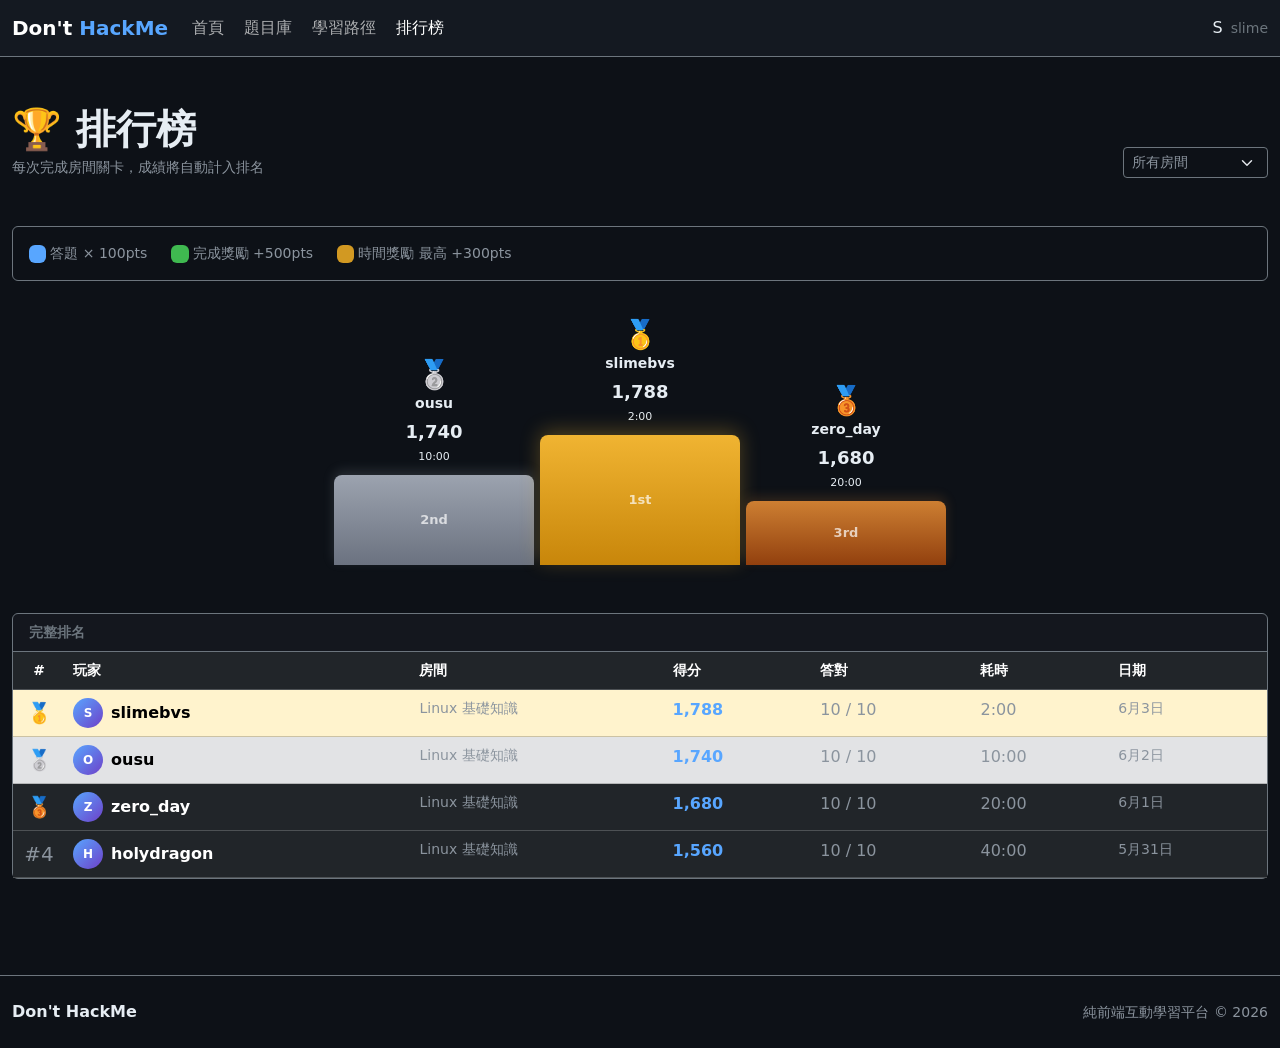
==== leaderboard.html @ fbff4583 "add code" ====
<!DOCTYPE html>
<html lang="zh-TW" data-bs-theme="dark">
<head>
    <meta charset="UTF-8">
    <meta name="viewport" content="width=device-width, initial-scale=1.0">
    <title>Don't HackMe — 排行榜</title>
    <link rel="stylesheet" href="https://cdn.jsdelivr.net/npm/bootstrap@5.3.3/dist/css/bootstrap.min.css">
    <link rel="stylesheet" href="css/styles.css">
    <link rel="stylesheet" href="css/leaderboard.css">
</head>
<body>

    <nav class="navbar navbar-expand-lg sticky-top border-bottom border-secondary"
         style="background:rgba(22,27,34,0.95);backdrop-filter:blur(12px)">
        <div class="container-xxl">
            <a class="navbar-brand fw-bold" href="index.html">
                Don't <span class="text-primary">HackMe</span>
            </a>
            <button class="navbar-toggler border-secondary" type="button"
                    data-bs-toggle="collapse" data-bs-target="#lbNav">
                <span class="navbar-toggler-icon"></span>
            </button>
            <div class="collapse navbar-collapse" id="lbNav">
                <ul class="navbar-nav me-auto gap-1">
                    <li class="nav-item"><a class="nav-link" href="index.html">首頁</a></li>
                    <li class="nav-item"><a class="nav-link" href="index.html#rooms">題目庫</a></li>
                    <li class="nav-item"><a class="nav-link" href="index.html#paths">學習路徑</a></li>
                    <li class="nav-item"><a class="nav-link active" href="leaderboard.html">排行榜</a></li>
                </ul>
                <div class="d-flex align-items-center gap-2">
                    <div class="nav-avatar">S</div>
                    <span class="text-secondary small">slime</span>
                </div>
            </div>
        </div>
    </nav>

    <main class="py-5">
        <div class="container-xxl">

            <!-- Page header -->
            <div class="d-flex align-items-end justify-content-between flex-wrap gap-3 mb-5">
                <div>
                    <h1 class="fw-bold mb-1">🏆 排行榜</h1>
                    <p class="text-muted small mb-0">每次完成房間關卡，成績將自動計入排名</p>
                </div>
                <div class="d-flex gap-2 align-items-center">
                    <select class="form-select form-select-sm border-secondary bg-transparent" id="roomFilter"
                            style="width:auto;color:var(--bs-secondary-color)">
                        <option value="all">所有房間</option>
                    </select>
                </div>
            </div>

            <!-- Score legend -->
            <div class="d-flex gap-4 flex-wrap mb-4 p-3 rounded border border-secondary bg-transparent small text-muted">
                <span><span class="badge bg-primary me-1">&nbsp;</span>答題 × 100pts</span>
                <span><span class="badge bg-success me-1">&nbsp;</span>完成獎勵 +500pts</span>
                <span><span class="badge bg-warning text-dark me-1">&nbsp;</span>時間獎勵 最高 +300pts</span>
            </div>

            <!-- Podium -->
            <div id="podiumWrap" class="mb-5"></div>

            <!-- Full table -->
            <div class="card border-secondary">
                <div class="card-header border-secondary text-secondary small fw-semibold">
                    完整排名
                </div>
                <div id="lbTableWrap"></div>
            </div>

        </div>
    </main>

    <footer class="border-top border-secondary py-4 mt-5">
        <div class="container-xxl d-flex justify-content-between align-items-center flex-wrap gap-2">
            <span class="fw-bold">Don't HackMe</span>
            <span class="text-muted small">純前端互動學習平台 © 2026</span>
        </div>
    </footer>

    <script src="https://cdn.jsdelivr.net/npm/bootstrap@5.3.3/dist/js/bootstrap.bundle.min.js"></script>
    <script src="js/data.js"></script>
    <script src="js/leaderboard.js"></script>
</body>
</html>
---- css/styles.css ----
/* ===== Bootstrap 深色主題顏色覆蓋 ===== */
[data-bs-theme="dark"] {
    --bs-body-bg:                   #0d1117;
    --bs-body-color:                #e6edf3;
    --bs-secondary-color:           #8b949e;
    --bs-secondary-bg:              #161b22;
    --bs-tertiary-bg:               #1a2233;
    --bs-border-color:              #2d3748;
    --bs-border-color-translucent:  rgba(45,55,72,0.5);

    --bs-card-bg:                   #1a2233;
    --bs-card-border-color:         #2d3748;
    --bs-card-cap-bg:               #161b22;

    --bs-primary:                   #58a6ff;
    --bs-primary-rgb:               88,166,255;
    --bs-success:                   #3fb950;
    --bs-success-rgb:               63,185,80;
    --bs-warning:                   #d29922;
    --bs-warning-rgb:               210,153,34;
    --bs-danger:                    #f85149;
    --bs-danger-rgb:                248,81,73;

    --bs-link-color:                #58a6ff;
    --bs-link-color-rgb:            88,166,255;
    --bs-link-hover-color:          #79b8ff;

    --bs-modal-bg:                  #1a2233;
    --bs-modal-border-color:        #2d3748;
    --bs-modal-header-border-color: #2d3748;
    --bs-modal-footer-border-color: #2d3748;

    --bs-list-group-bg:             transparent;
    --bs-list-group-border-color:   #2d3748;
    --bs-list-group-color:          #e6edf3;

    --bs-table-bg:                  transparent;
    --bs-table-border-color:        #2d3748;
    --bs-table-striped-bg:          rgba(255,255,255,0.03);
    --bs-table-hover-bg:            rgba(255,255,255,0.05);

    --bs-input-bg:                  #0a0e14;
    --bs-input-border-color:        #2d3748;
    --bs-input-color:               #e6edf3;
    --bs-input-focus-border-color:  #58a6ff;
    --bs-input-focus-box-shadow:    0 0 0 0.25rem rgba(88,166,255,0.25);

    --bs-progress-bg:               #2d3748;
    --bs-progress-bar-bg:           #58a6ff;

    --bs-dropdown-bg:               #161b22;
    --bs-dropdown-border-color:     #2d3748;
    --bs-dropdown-link-color:       #e6edf3;
    --bs-dropdown-link-hover-bg:    rgba(255,255,255,0.06);

    --bs-navbar-color:              rgba(230,237,243,0.6);
    --bs-navbar-hover-color:        #e6edf3;
    --bs-navbar-active-color:       #e6edf3;
    --bs-navbar-brand-color:        #e6edf3;
    --bs-navbar-brand-hover-color:  #e6edf3;
    --bs-navbar-toggler-border-color: rgba(45,55,72,0.5);
}

/* btn-primary 顏色細調 */
.btn-primary {
    --bs-btn-bg:            #58a6ff;
    --bs-btn-border-color:  #58a6ff;
    --bs-btn-hover-bg:      #79b8ff;
    --bs-btn-hover-border-color: #79b8ff;
    --bs-btn-active-bg:     #79b8ff;
    color: #fff !important;
}

/* form-control 深色 */
.form-control {
    background-color: #0a0e14;
    border-color: #2d3748;
    color: #e6edf3;
}
.form-control:focus {
    background-color: #0a0e14;
    border-color: #58a6ff;
    color: #e6edf3;
    box-shadow: 0 0 0 0.25rem rgba(88,166,255,0.25);
}

/* ===== 內部共用變數（終端機 / 動畫用）===== */
:root {
    --accent:       #58a6ff;
    --success:      #3fb950;
    --warning:      #d29922;
    --danger:       #f85149;
    --bg-terminal:  #0e1118;
    --term-green:   #39ff88;
    --term-yellow:  #f0e040;
    --term-red:     #ff5f56;
    --term-blue:    #58a6ff;
    --term-cyan:    #56d4dd;
    --term-prompt:  #58a6ff;
    --radius-sm: 4px;
    --radius-md: 8px;
    --radius-lg: 12px;
    --transition: 0.25s cubic-bezier(0.4,0,0.2,1);
}

/* ===========================
   Room 頁面專用佈局
   =========================== */

.app-container {
    display: flex;
    flex-direction: column;
    height: 100vh;
    overflow: hidden;
}

/* Header */
.header {
    height: 56px;
    background: #161b22;
    border-bottom: 1px solid #2d3748;
    display: flex;
    align-items: center;
    justify-content: space-between;
    padding: 0 20px;
    flex-shrink: 0;
    z-index: 100;
}

.header-left  { display: flex; align-items: center; gap: 16px; }
.header-right { display: flex; align-items: center; gap: 16px; }

.logo       { font-size: 18px; font-weight: 700; color: #e6edf3; }
.logo span  { color: #58a6ff; }

.room-meta  { display: flex; align-items: center; gap: 8px; }

.room-badge {
    background: rgba(88,166,255,0.1);
    color: #58a6ff;
    border: 1px solid rgba(88,166,255,0.3);
    font-size: 11px; font-weight: 600;
    padding: 2px 8px; border-radius: 20px;
    text-transform: uppercase; letter-spacing: 0.5px;
}

.room-title-header { color: #8b949e; font-size: 14px; }

.progress-wrap  { display: flex; flex-direction: column; align-items: flex-end; gap: 4px; }
.progress-label { font-size: 12px; color: #8b949e; }
.progress-track { width: 120px; height: 4px; background: #2d3748; border-radius: 2px; overflow: hidden; }
.progress-fill  { height: 100%; background: linear-gradient(90deg,#58a6ff,#3fb950); border-radius: 2px; transition: width .5s ease; }

.btn-split {
    display: flex; align-items: center; gap: 8px;
    background: #1a2233; border: 1px solid #3d4f68;
    color: #e6edf3; padding: 7px 14px;
    border-radius: var(--radius-md);
    font-size: 13px; font-weight: 500; cursor: pointer;
    transition: background var(--transition), border-color var(--transition), color var(--transition);
}
.btn-split:hover  { background: #1e2a3a; border-color: #58a6ff; color: #58a6ff; }
.btn-split.active { background: rgba(88,166,255,0.15); border-color: #58a6ff; color: #58a6ff; }

.btn-back {
    display: inline-flex; align-items: center; gap: 6px;
    color: #8b949e; text-decoration: none; font-size: 13px;
    padding: 5px 10px; border-radius: var(--radius-sm);
    transition: color var(--transition), background var(--transition);
}
.btn-back:hover { color: #e6edf3; background: rgba(255,255,255,0.06); }

.header-sep { width: 1px; height: 20px; background: #2d3748; flex-shrink: 0; }

/* Main split layout */
.main-content {
    display: flex;
    flex: 1;
    overflow: hidden;
}

/* Question Panel */
.question-panel {
    flex: 1;
    overflow-y: auto;
    padding: 24px;
    display: flex;
    flex-direction: column;
    gap: 20px;
    scrollbar-width: thin;
    scrollbar-color: #2d3748 transparent;
}
.question-panel::-webkit-scrollbar { width: 6px; }
.question-panel::-webkit-scrollbar-track { background: transparent; }
.question-panel::-webkit-scrollbar-thumb { background: #2d3748; border-radius: 3px; }

.room-info-card { background: #1a2233; border: 1px solid #2d3748; border-radius: var(--radius-lg); padding: 24px; }
.room-info-header { display: flex; gap: 16px; align-items: flex-start; }
.room-icon { font-size: 40px; line-height: 1; flex-shrink: 0; }
.room-name { font-size: 22px; font-weight: 700; color: #e6edf3; margin-bottom: 8px; }
.room-desc { color: #8b949e; font-size: 14px; line-height: 1.7; margin-bottom: 14px; }

.tag-list { display: flex; flex-wrap: wrap; gap: 6px; }
.tag {
    background: rgba(88,166,255,0.08); color: #58a6ff;
    border: 1px solid rgba(88,166,255,0.2);
    font-size: 11px; font-weight: 600;
    padding: 3px 10px; border-radius: 20px;
}

/* Tasks */
.tasks-list { display: flex; flex-direction: column; gap: 12px; }

.task-card {
    background: #1a2233;
    border: 1px solid #2d3748;
    border-radius: var(--radius-lg);
    overflow: hidden;
    transition: border-color var(--transition);
}
.task-card.completed { border-color: rgba(63,185,80,0.4); }
.task-card.active    { border-color: rgba(88,166,255,0.4); box-shadow: 0 0 0 1px rgba(88,166,255,0.1); }
.task-card.locked    { opacity: 0.5; pointer-events: none; }

.task-header {
    display: flex; align-items: center; gap: 12px;
    padding: 14px 18px; cursor: pointer; user-select: none;
    transition: background var(--transition);
}
.task-header:hover { background: #1e2a3a; }

.task-number {
    width: 28px; height: 28px; border-radius: 50%;
    display: flex; align-items: center; justify-content: center;
    font-size: 12px; font-weight: 700; flex-shrink: 0;
    border: 2px solid #3d4f68; color: #8b949e;
    transition: all var(--transition);
}
.task-card.completed .task-number { background: #3fb950; border-color: #3fb950; color: #fff; }
.task-card.active    .task-number { border-color: #58a6ff; color: #58a6ff; }

.task-info    { flex: 1; }
.task-title   { font-size: 14px; font-weight: 600; color: #e6edf3; margin-bottom: 2px; }
.task-subtitle{ font-size: 12px; color: #484f58; }
.task-status  { font-size: 18px; flex-shrink: 0; }
.task-chevron { color: #484f58; font-size: 12px; transition: transform var(--transition); flex-shrink: 0; }
.task-card.open .task-chevron { transform: rotate(180deg); }

.task-body { border-top: 1px solid #2d3748; display: none; }
.task-card.open .task-body { display: block; }

.task-description { padding: 16px 18px; color: #8b949e; font-size: 13px; line-height: 1.8; border-bottom: 1px solid #2d3748; }
.task-description code { background: rgba(88,166,255,0.1); color: #56d4dd; padding: 1px 6px; border-radius: 4px; font-family: 'Menlo','Monaco',monospace; font-size: 12px; }

.questions-list { padding: 12px 18px; display: flex; flex-direction: column; gap: 12px; }

.question-item { background: #1e2a3a; border: 1px solid #2d3748; border-radius: var(--radius-md); padding: 14px; }
.question-text { font-size: 13px; color: #e6edf3; margin-bottom: 10px; font-weight: 500; }
.answer-row    { display: flex; gap: 8px; align-items: center; }

.answer-input {
    flex: 1;
    background: #0a0e14; border: 1px solid #2d3748;
    border-radius: var(--radius-sm); padding: 8px 12px;
    color: #e6edf3; font-size: 13px;
    font-family: 'Menlo','Monaco',monospace;
    outline: none; transition: border-color var(--transition);
}
.answer-input:focus   { border-color: #58a6ff; }
.answer-input.correct { border-color: #3fb950; background: rgba(63,185,80,0.08); }
.answer-input.wrong   { border-color: #f85149; animation: shake .3s ease; }
.answer-input:disabled{ opacity: .7; cursor: default; }

@keyframes shake {
    0%,100% { transform: translateX(0); }
    25%      { transform: translateX(-6px); }
    75%      { transform: translateX(6px); }
}

.btn-check {
    background: #58a6ff; color: #fff; border: none;
    padding: 8px 14px; border-radius: var(--radius-sm);
    font-size: 13px; font-weight: 600; cursor: pointer;
    transition: opacity var(--transition); white-space: nowrap;
}
.btn-check:hover    { opacity: .85; }
.btn-check:disabled { background: #2d3748; color: #484f58; cursor: default; }

.btn-hint {
    background: transparent; border: 1px solid #2d3748; color: #484f58;
    padding: 4px 10px; border-radius: var(--radius-sm);
    font-size: 11px; cursor: pointer; margin-top: 8px;
    transition: all var(--transition);
}
.btn-hint:hover { border-color: #d29922; color: #d29922; }

.hint-box {
    margin-top: 8px;
    background: rgba(210,153,34,0.08); border: 1px solid rgba(210,153,34,0.3);
    border-radius: var(--radius-sm); padding: 10px 12px;
    font-size: 12px; color: #d29922; display: none;
}
.hint-box.visible { display: block; }

.feedback-msg        { font-size: 12px; margin-top: 6px; display: none; }
.feedback-msg.show   { display: block; }
.feedback-msg.correct{ color: #3fb950; }
.feedback-msg.wrong  { color: #f85149; }

/* Divider */
.divider { width: 1px; background: #2d3748; flex-shrink: 0; display: none; }
.main-content.split .divider { display: block; }

/* Terminal Panel */
.terminal-panel {
    width: 55%; flex-shrink: 0;
    display: flex; flex-direction: column;
    background: var(--bg-terminal); overflow: hidden;
}
.terminal-panel.hidden { display: none; }
.main-content.split .question-panel { flex: none; width: 45%; }

.terminal-chrome {
    display: flex; align-items: center; gap: 10px;
    background: #1c1c1e; padding: 0 14px; height: 38px;
    border-bottom: 1px solid #2a2a2e; flex-shrink: 0;
}
.chrome-dots { display: flex; gap: 6px; align-items: center; }
.dot         { width: 12px; height: 12px; border-radius: 50%; }
.dot-red     { background: #ff5f56; }
.dot-yellow  { background: #ffbd2e; }
.dot-green   { background: #27c93f; }
.chrome-title{ flex: 1; text-align: center; font-size: 12px; color: #888; font-family: 'Menlo','Monaco',monospace; }

.btn-close {
    background: none; border: none; color: #555;
    font-size: 14px; cursor: pointer; padding: 4px 6px;
    border-radius: 4px; line-height: 1; transition: color var(--transition);
}
.btn-close:hover { color: #f85149; }

.terminal-body {
    flex: 1; overflow-y: auto; padding: 12px 16px;
    font-family: 'Menlo','Monaco','Courier New',monospace;
    font-size: 13px; line-height: 1.6; cursor: text;
    scrollbar-width: thin; scrollbar-color: #333 transparent;
}
.terminal-body::-webkit-scrollbar       { width: 6px; }
.terminal-body::-webkit-scrollbar-track { background: transparent; }
.terminal-body::-webkit-scrollbar-thumb { background: #333; border-radius: 3px; }

.terminal-output { white-space: pre-wrap; word-break: break-all; }
.t-line          { margin: 0; line-height: 1.5; }
.t-line.cmd-echo { color: #8b949e; }
.t-line .t-prompt{ color: #58a6ff; font-weight: 600; }
.t-line .t-cmd   { color: #e6edf3; }

.t-success { color: #39ff88; }
.t-error   { color: #ff5f56; }
.t-warn    { color: #f0e040; }
.t-info    { color: #56d4dd; }
.t-dir     { color: #58a6ff; font-weight: 600; }
.t-file    { color: #e6edf3; }
.t-exec    { color: #39ff88; font-weight: 600; }
.t-dim     { color: #555; }
.banner    { color: #39ff88; margin-bottom: 4px; }

.terminal-input-row { display: flex; align-items: center; margin-top: 2px; }
.prompt { color: #58a6ff; font-weight: 600; white-space: nowrap; flex-shrink: 0; }

.terminal-input {
    flex: 1; background: transparent; border: none; outline: none;
    color: #e6edf3;
    font-family: 'Menlo','Monaco','Courier New',monospace;
    font-size: 13px; caret-color: #39ff88; width: 100%;
}

/* Responsive */
@media (max-width: 768px) {
    .terminal-panel { width: 100%; position: fixed; top: 56px; left: 0; right: 0; bottom: 0; z-index: 50; }
    .main-content.split .question-panel { width: 100%; display: none; }
    .room-info-header { flex-direction: column; }
}
---- css/leaderboard.css ----
/* ===== Page layout ===== */
.lb-main {
    padding: 48px 24px 80px;
}

.lb-wrap {
    max-width: 900px;
    margin: 0 auto;
    display: flex;
    flex-direction: column;
    gap: 32px;
}

/* ===== Page header ===== */
.lb-page-header {
    display: flex;
    align-items: flex-end;
    justify-content: space-between;
    gap: 16px;
    flex-wrap: wrap;
}

.lb-title {
    font-size: 28px;
    font-weight: 800;
    color: var(--text-primary);
    letter-spacing: -0.5px;
    margin-bottom: 4px;
}

.lb-sub {
    font-size: 14px;
    color: var(--text-muted);
}

.lb-controls {
    display: flex;
    gap: 8px;
    align-items: center;
}

.lb-filter-select {
    background: var(--bg-card);
    border: 1px solid var(--border-light);
    color: var(--text-secondary);
    padding: 7px 12px;
    border-radius: var(--radius-md);
    font-size: 13px;
    cursor: pointer;
    outline: none;
    transition: border-color 0.2s;
}

.lb-filter-select:hover,
.lb-filter-select:focus {
    border-color: var(--accent);
    color: var(--text-primary);
}

.lb-filter-select option {
    background: var(--bg-card);
}

.lb-clear-btn {
    background: transparent;
    border: 1px solid var(--border);
    color: var(--text-muted);
    padding: 7px 14px;
    border-radius: var(--radius-md);
    font-size: 13px;
    cursor: pointer;
    transition: border-color 0.2s, color 0.2s;
}

.lb-clear-btn:hover {
    border-color: var(--danger);
    color: var(--danger);
}

/* ===== Empty state ===== */
.lb-empty {
    text-align: center;
    padding: 60px 20px;
    color: var(--text-muted);
}

.lb-empty-icon {
    font-size: 48px;
    display: block;
    margin-bottom: 12px;
}

.lb-empty-title {
    font-size: 18px;
    font-weight: 600;
    color: var(--text-secondary);
    margin-bottom: 8px;
}

.lb-empty-desc {
    font-size: 14px;
    color: var(--text-muted);
    margin-bottom: 20px;
}

.lb-empty-btn {
    display: inline-block;
    background: var(--accent);
    color: #fff;
    padding: 10px 24px;
    border-radius: var(--radius-md);
    text-decoration: none;
    font-size: 14px;
    font-weight: 600;
    transition: opacity 0.2s;
}

.lb-empty-btn:hover { opacity: 0.85; }

/* ===== Podium ===== */
.podium-wrap {
    /* contains either the podium or empty state */
}

.podium-stage {
    display: flex;
    align-items: flex-end;
    justify-content: center;
    gap: 6px;
    height: 260px;
}

/* Each podium slot: info on top, coloured block on bottom */
.podium-slot {
    display: flex;
    flex-direction: column;
    align-items: center;
    width: 200px;
    flex-shrink: 0;
}

.podium-info {
    display: flex;
    flex-direction: column;
    align-items: center;
    gap: 4px;
    padding-bottom: 10px;
}

.podium-medal  { font-size: 28px; line-height: 1; }
.podium-name   { font-size: 14px; font-weight: 700; color: var(--text-primary); }
.podium-score  { font-size: 18px; font-weight: 800; color: var(--text-primary); }
.podium-time   { font-size: 11px; color: var(--text-muted); }

.podium-block {
    width: 100%;
    border-radius: 8px 8px 0 0;
    display: flex;
    align-items: center;
    justify-content: center;
}

.podium-block-first {
    height: 130px;
    background: linear-gradient(180deg, #f0b432, #c8860a);
    box-shadow: 0 -4px 20px rgba(240, 180, 50, 0.3);
}

.podium-block-second {
    height: 90px;
    background: linear-gradient(180deg, #9ca3af, #6b7280);
    box-shadow: 0 -4px 12px rgba(156, 163, 175, 0.2);
}

.podium-block-third {
    height: 64px;
    background: linear-gradient(180deg, #cd7f32, #92400e);
    box-shadow: 0 -4px 12px rgba(205, 127, 50, 0.2);
}

.podium-rank {
    font-size: 13px;
    font-weight: 800;
    color: rgba(255, 255, 255, 0.7);
}

/* ===== Score legend ===== */
.score-legend {
    display: flex;
    gap: 20px;
    flex-wrap: wrap;
    padding: 12px 16px;
    background: var(--bg-card);
    border: 1px solid var(--border);
    border-radius: var(--radius-md);
}

.sl-item {
    display: flex;
    align-items: center;
    gap: 6px;
    font-size: 12px;
    color: var(--text-muted);
}

.sl-dot {
    width: 8px;
    height: 8px;
    border-radius: 50%;
    flex-shrink: 0;
}

/* ===== Full table ===== */
.lb-table-card {
    background: var(--bg-card);
    border: 1px solid var(--border);
    border-radius: var(--radius-lg);
    overflow: hidden;
}

.lb-table-title {
    padding: 16px 20px;
    font-size: 14px;
    font-weight: 600;
    color: var(--text-secondary);
    border-bottom: 1px solid var(--border);
}

.lb-table {
    width: 100%;
    border-collapse: collapse;
}

.lb-table thead th {
    padding: 12px 16px;
    text-align: left;
    font-size: 11px;
    font-weight: 700;
    color: var(--text-muted);
    text-transform: uppercase;
    letter-spacing: 0.5px;
    border-bottom: 1px solid var(--border);
}

.lb-table tbody tr {
    border-bottom: 1px solid var(--border);
    transition: background 0.15s;
}

.lb-table tbody tr:last-child { border-bottom: none; }
.lb-table tbody tr:hover { background: var(--bg-card-alt); }

.lb-table tbody td {
    padding: 14px 16px;
    font-size: 13px;
    color: var(--text-secondary);
    vertical-align: middle;
}

/* rank column */
.lb-col-rank {
    width: 52px;
    text-align: center;
    font-size: 18px;
}

/* player name with avatar */
.lb-player-cell {
    display: flex;
    align-items: center;
    gap: 10px;
}

.lb-av {
    width: 30px;
    height: 30px;
    border-radius: 50%;
    background: linear-gradient(135deg, var(--accent), #6e40c9);
    display: flex;
    align-items: center;
    justify-content: center;
    font-size: 12px;
    font-weight: 700;
    color: #fff;
    flex-shrink: 0;
}

.lb-player-name {
    font-weight: 600;
    color: var(--text-primary);
}

/* score column — highlight */
.lb-col-score {
    font-size: 15px;
    font-weight: 700;
    color: var(--text-primary) !important;
}

/* Top 3 row accents */
.lb-row-1 td:first-child { color: #f0b432 !important; }
.lb-row-2 td:first-child { color: #9ca3af !important; }
.lb-row-3 td:first-child { color: #cd7f32 !important; }

.lb-row-1 { background: rgba(240, 180, 50, 0.04); }
.lb-row-2 { background: rgba(156, 163, 175, 0.03); }
.lb-row-3 { background: rgba(205, 127, 50, 0.03); }

.lb-no-data {
    text-align: center;
    padding: 40px;
    color: var(--text-muted);
    font-size: 14px;
}

/* ===== Responsive ===== */
@media (max-width: 640px) {
    .podium-slot { width: 110px; }
    .podium-score { font-size: 14px; }
    .lb-table thead th:nth-child(4),
    .lb-table tbody td:nth-child(4) { display: none; } /* hide date on mobile */
}
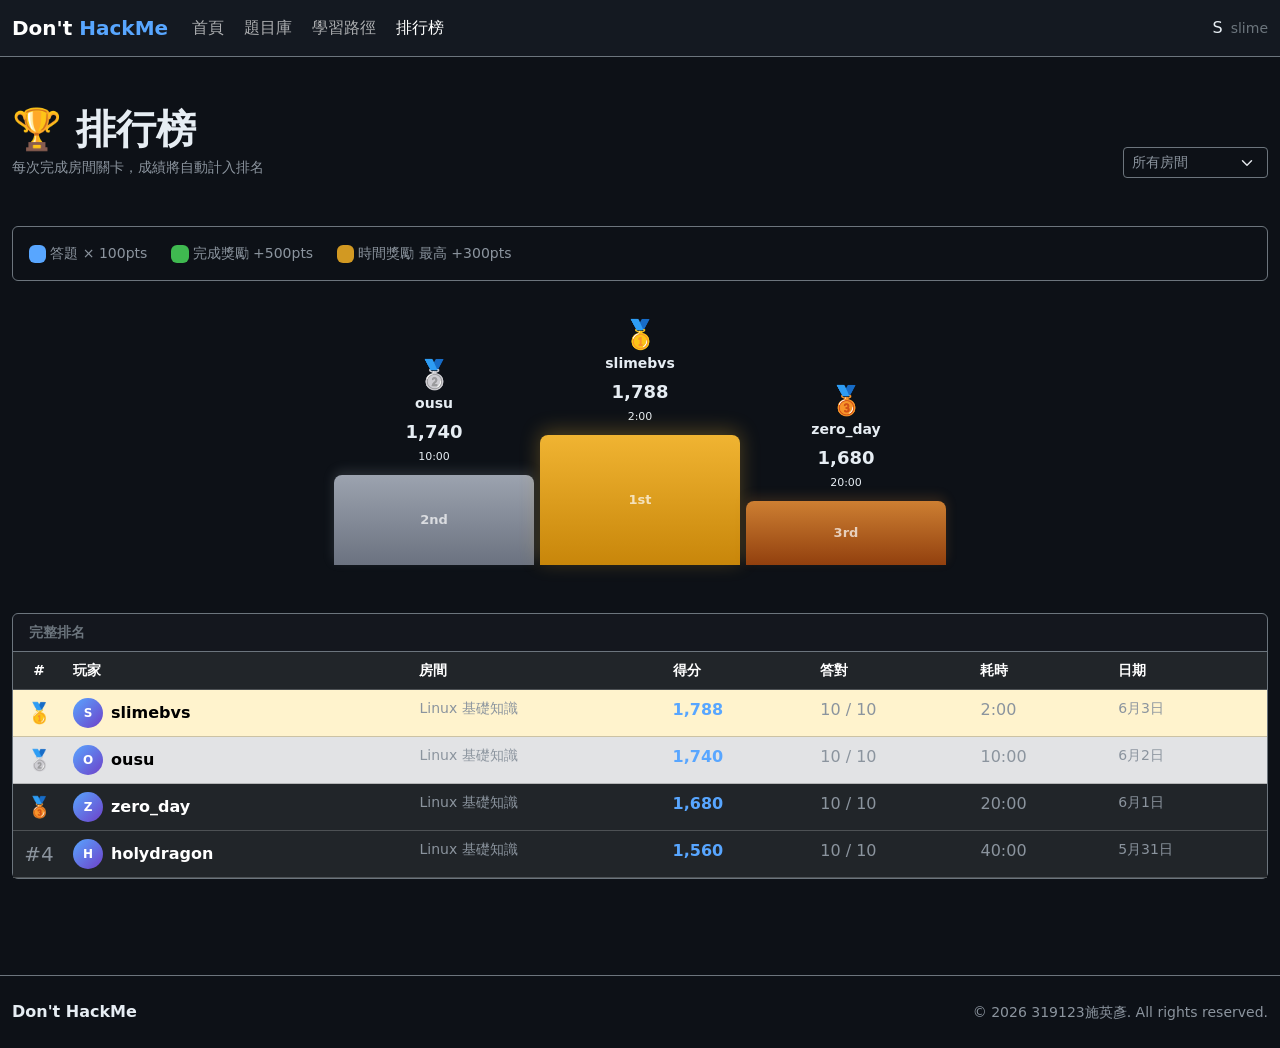
==== commit fd9f4758: "加頁尾" ====
--- a/leaderboard.html
+++ b/leaderboard.html
@@ -76,7 +76,7 @@
     <footer class="border-top border-secondary py-4 mt-5">
         <div class="container-xxl d-flex justify-content-between align-items-center flex-wrap gap-2">
             <span class="fw-bold">Don't HackMe</span>
-            <span class="text-muted small">純前端互動學習平台 © 2026</span>
+            <span class="text-muted small">© 2026 319123施英彥. All rights reserved.</span>
         </div>
     </footer>
 
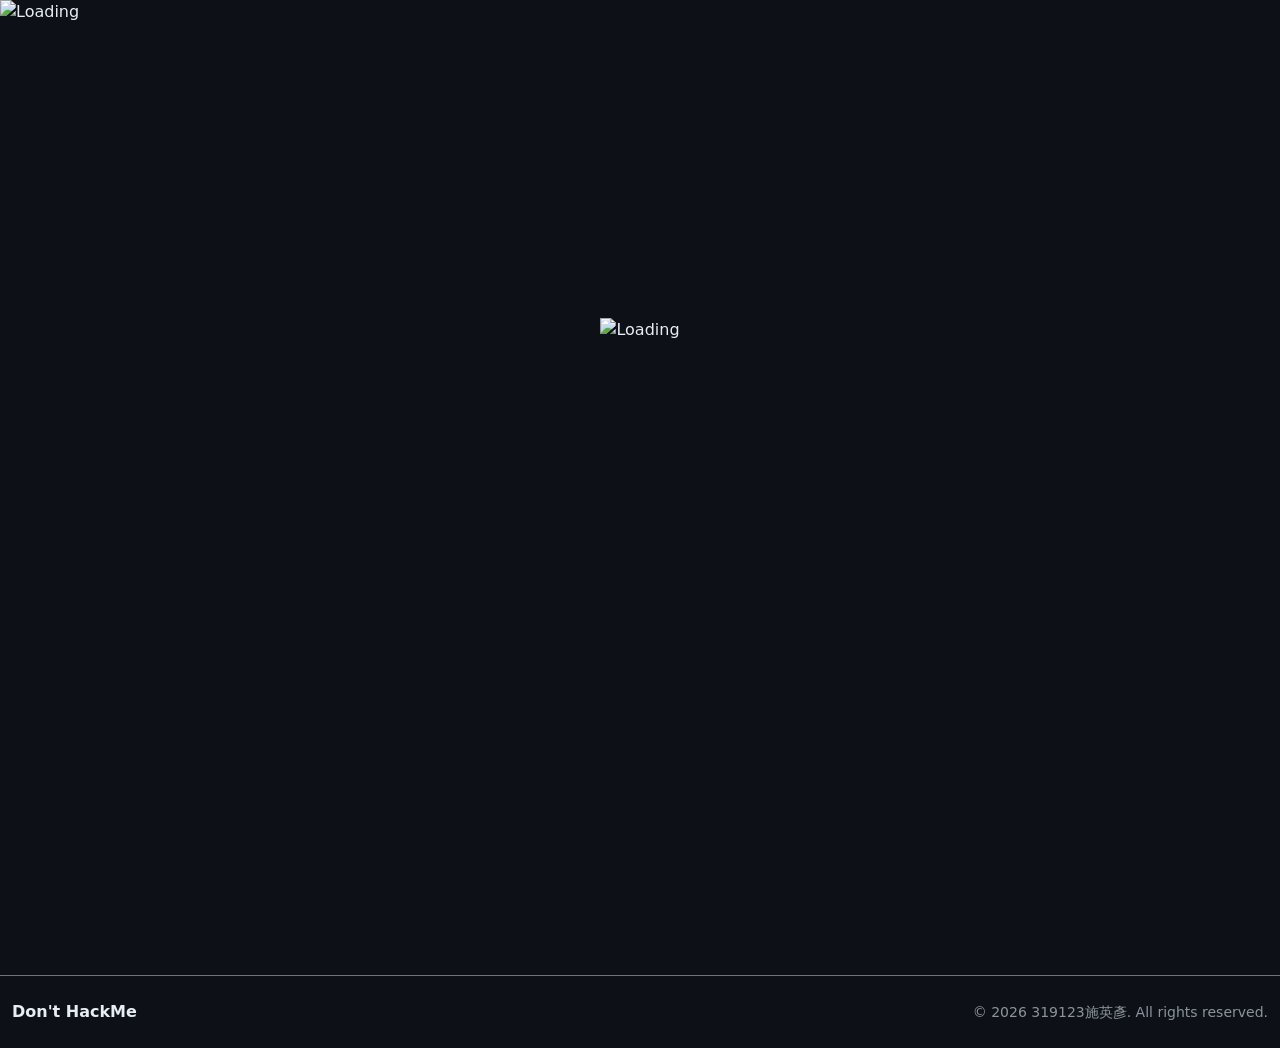
==== commit 21065c8a: "refactor: move navbar background to .app-navbar class" ====
--- a/leaderboard.html
+++ b/leaderboard.html
@@ -9,9 +9,12 @@
     <link rel="stylesheet" href="css/leaderboard.css">
 </head>
 <body>
-
-    <nav class="navbar navbar-expand-lg sticky-top border-bottom border-secondary"
-         style="background:rgba(22,27,34,0.95);backdrop-filter:blur(12px)">
+    <div id="tsparticles"></div>
+    <div id="loading">
+        <img src="image/loading.gif" alt="Loading">
+        <img src="image/loading2.gif" alt="Loading">
+    </div>
+    <nav class="navbar navbar-expand-lg sticky-top border-bottom border-secondary app-navbar">
         <div class="container-xxl">
             <a class="navbar-brand fw-bold" href="index.html">
                 Don't <span class="text-primary">HackMe</span>
@@ -80,8 +83,12 @@
         </div>
     </footer>
 
+
+
+
     <script src="https://cdn.jsdelivr.net/npm/bootstrap@5.3.3/dist/js/bootstrap.bundle.min.js"></script>
     <script src="js/data.js"></script>
     <script src="js/leaderboard.js"></script>
+    <script src="js/ani.js"></script>
 </body>
 </html>
--- a/css/styles.css
+++ b/css/styles.css
@@ -381,3 +381,32 @@
     .main-content.split .question-panel { width: 100%; display: none; }
     .room-info-header { flex-direction: column; }
 }
+#loading {
+    position: fixed;
+    inset: 0;
+    z-index: 9999;
+    background: #0d1117;
+    display: flex;
+    align-items: center;
+    justify-content: center;
+}
+
+#loading img:first-child {
+    position: absolute;
+    inset: 0;
+    width: 100%;
+    height: 100%;
+    object-fit: cover;
+}
+
+#loading img:last-child {
+    position: relative;
+    z-index: 1;
+    transform: translateY(-120px);
+}
+
+/* ===== 導覽列背景（可被亮色主題覆蓋）===== */
+.app-navbar {
+    background: rgba(22,27,34,0.95);
+    backdrop-filter: blur(12px);
+}
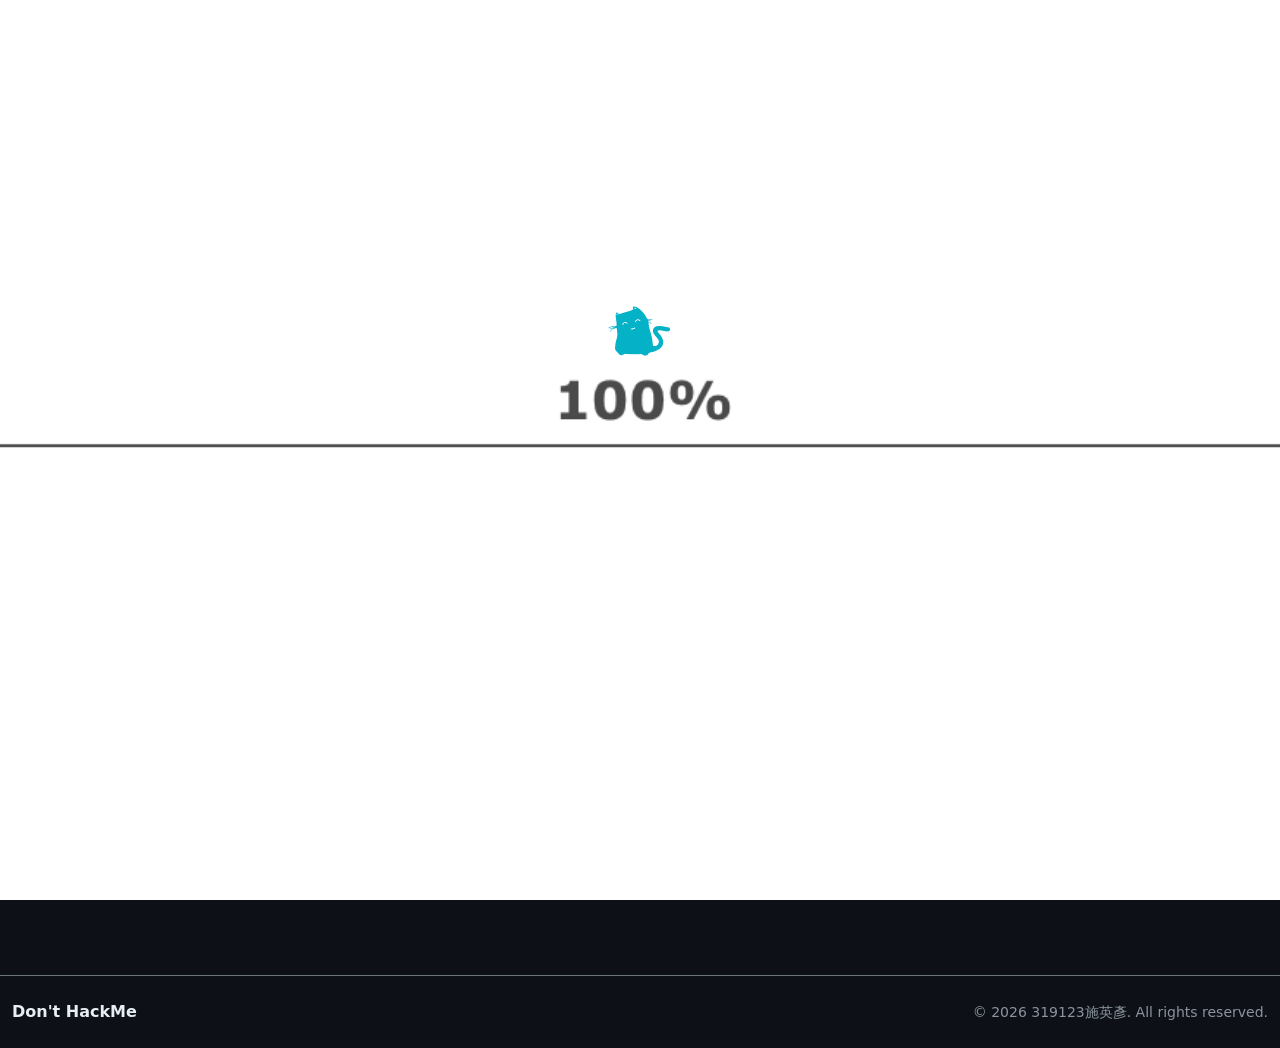
==== commit 01e3c86a: "2" ====
--- a/leaderboard.html
+++ b/leaderboard.html
@@ -4,9 +4,18 @@
     <meta charset="UTF-8">
     <meta name="viewport" content="width=device-width, initial-scale=1.0">
     <title>Don't HackMe — 排行榜</title>
+    <script>
+        (function () {
+            try {
+                var t = localStorage.getItem('dh-theme') || 'dark';
+                document.documentElement.setAttribute('data-bs-theme', t);
+            } catch (e) {}
+        })();
+    </script>
     <link rel="stylesheet" href="https://cdn.jsdelivr.net/npm/bootstrap@5.3.3/dist/css/bootstrap.min.css">
     <link rel="stylesheet" href="css/styles.css">
     <link rel="stylesheet" href="css/leaderboard.css">
+    <link rel="stylesheet" href="css/theme-light.css">
 </head>
 <body>
     <div id="tsparticles"></div>
@@ -19,6 +28,11 @@
             <a class="navbar-brand fw-bold" href="index.html">
                 Don't <span class="text-primary">HackMe</span>
             </a>
+            <div class="form-check form-switch d-flex align-items-center gap-1 m-0 ms-auto me-2 order-lg-last">
+                <span style="font-size:14px">🌙</span>
+                <input class="form-check-input m-0" type="checkbox" role="switch" id="themeSwitch">
+                <span style="font-size:14px">☀️</span>
+            </div>
             <button class="navbar-toggler border-secondary" type="button"
                     data-bs-toggle="collapse" data-bs-target="#lbNav">
                 <span class="navbar-toggler-icon"></span>
@@ -27,12 +41,15 @@
                 <ul class="navbar-nav me-auto gap-1">
                     <li class="nav-item"><a class="nav-link" href="index.html">首頁</a></li>
                     <li class="nav-item"><a class="nav-link" href="index.html#rooms">題目庫</a></li>
-                    <li class="nav-item"><a class="nav-link" href="index.html#paths">學習路徑</a></li>
+                    <li class="nav-item"><a class="nav-link" href="paths.html">學習路徑</a></li>
                     <li class="nav-item"><a class="nav-link active" href="leaderboard.html">排行榜</a></li>
+                    <li class="nav-item"><a class="nav-link" href="game.html">小遊戲</a></li>
+                    <li class="nav-item"><a class="nav-link" href="about.html">關於</a></li>
                 </ul>
                 <div class="d-flex align-items-center gap-2">
-                    <div class="nav-avatar">S</div>
-                    <span class="text-secondary small">slime</span>
+                    <a class="nav-link" href="settings.html">⚙️ 設定</a>
+                    <a class="nav-link" href="profile.html">個人</a>
+                    <a class="btn btn-outline-primary btn-sm" href="login.html">登入</a>
                 </div>
             </div>
         </div>
@@ -89,6 +106,7 @@
     <script src="https://cdn.jsdelivr.net/npm/bootstrap@5.3.3/dist/js/bootstrap.bundle.min.js"></script>
     <script src="js/data.js"></script>
     <script src="js/leaderboard.js"></script>
+    <script src="js/theme.js"></script>
     <script src="js/ani.js"></script>
 </body>
 </html>
--- a/css/styles.css
+++ b/css/styles.css
@@ -254,7 +254,12 @@
 
 .questions-list { padding: 12px 18px; display: flex; flex-direction: column; gap: 12px; }
 
-.question-item { background: #1e2a3a; border: 1px solid #2d3748; border-radius: var(--radius-md); padding: 14px; }
+.question-item { background: #1e2a3a; border: 1px solid #2d3748; border-radius: var(--radius-md); padding: 14px; transition: background var(--transition), border-color var(--transition); }
+.question-item.answered {
+    border-color: rgba(63,185,80,0.45);
+    background: rgba(63,185,80,0.10);
+    box-shadow: inset 3px 0 0 #3fb950;
+}
 .question-text { font-size: 13px; color: #e6edf3; margin-bottom: 10px; font-weight: 500; }
 .answer-row    { display: flex; gap: 8px; align-items: center; }
 
@@ -343,6 +348,7 @@
     flex: 1; overflow-y: auto; padding: 12px 16px;
     font-family: 'Menlo','Monaco','Courier New',monospace;
     font-size: 13px; line-height: 1.6; cursor: text;
+    color: #e6edf3;
     scrollbar-width: thin; scrollbar-color: #333 transparent;
 }
 .terminal-body::-webkit-scrollbar       { width: 6px; }
@@ -380,6 +386,27 @@
     .terminal-panel { width: 100%; position: fixed; top: 56px; left: 0; right: 0; bottom: 0; z-index: 50; }
     .main-content.split .question-panel { width: 100%; display: none; }
     .room-info-header { flex-direction: column; }
+
+    /* 手機標頭：壓縮空間，確保 Split View 按鈕看得到 */
+    .header { padding: 0 12px; gap: 8px; }
+    .header-left  { gap: 8px; min-width: 0; }   /* 允許縮小，標題才能截斷 */
+    .header-right { gap: 10px; }
+    .room-meta { min-width: 0; }
+    .room-title-header {
+        overflow: hidden; text-overflow: ellipsis; white-space: nowrap;
+    }
+    .progress-wrap { display: none; }            /* 進度由任務勾勾呈現 */
+    .btn-split { font-size: 0; padding: 7px 9px; flex-shrink: 0; }  /* 只剩圖示 */
+}
+
+/* 手機收合選單：右側（設定/個人/登入）改直排，與主選單一致 */
+@media (max-width: 991.98px) {
+    .navbar-collapse > .d-flex {
+        flex-direction: column;
+        align-items: flex-start !important;
+        gap: .5rem !important;
+        margin-top: .5rem;
+    }
 }
 #loading {
     position: fixed;
@@ -409,4 +436,23 @@
 .app-navbar {
     background: rgba(22,27,34,0.95);
     backdrop-filter: blur(12px);
+}
+
+/* 導覽列：隱藏「首頁」連結（Logo 已是回首頁的入口）*/
+.app-navbar .navbar-nav li:has(> a[href="index.html"]) { display: none; }
+
+/* 導覽列：設定 / 個人 做成按鈕樣式（邊框 + hover 動畫）*/
+.app-navbar a[href="settings.html"],
+.app-navbar a[href="profile.html"] {
+    border: 1px solid var(--bs-border-color);
+    border-radius: 6px;
+    padding: 4px 12px !important;
+    transition: color .2s ease, border-color .2s ease, background .2s ease, transform .2s ease;
+}
+.app-navbar a[href="settings.html"]:hover,
+.app-navbar a[href="profile.html"]:hover {
+    border-color: var(--bs-primary);
+    color: var(--bs-primary) !important;
+    background: rgba(88,166,255,0.08);
+    transform: translateY(-1px);
 }
--- a/css/theme-light.css
+++ b/css/theme-light.css
@@ -0,0 +1,93 @@
+/* =========================================================
+   亮色主題覆蓋（只在 data-bs-theme="light" 時生效）
+   背景/文字大多交給 Bootstrap 內建亮色預設，這裡只補：
+   1) 品牌色   2) 導覽列背景   3) 房間頁寫死深色的 chrome
+   終端機視窗（.terminal-panel / .hero-terminal）不覆蓋，維持深色。
+   ========================================================= */
+
+/* ── 1. 品牌色（沿用深色的藍/綠/黃/紅）── */
+[data-bs-theme="light"] {
+    --bs-primary:        #1f6feb;
+    --bs-primary-rgb:    31,111,235;
+    --bs-success:        #2da44e;
+    --bs-success-rgb:    45,164,78;
+    --bs-warning:        #bf8700;
+    --bs-warning-rgb:    191,135,0;
+    --bs-danger:         #cf222e;
+    --bs-danger-rgb:     207,34,46;
+    --bs-link-color:     #1f6feb;
+    --bs-link-hover-color:#1a5fcc;
+}
+
+[data-bs-theme="light"] .btn-primary {
+    --bs-btn-bg:            #1f6feb;
+    --bs-btn-border-color:  #1f6feb;
+    --bs-btn-hover-bg:      #1a5fcc;
+    --bs-btn-hover-border-color: #1a5fcc;
+    --bs-btn-active-bg:     #1a5fcc;
+    color: #fff !important;
+}
+
+/* form-control 亮色（覆蓋 styles.css 寫死的深色 input）*/
+[data-bs-theme="light"] .form-control {
+    background-color: #ffffff;
+    border-color: #d0d7de;
+    color: #1f2328;
+}
+[data-bs-theme="light"] .form-control:focus {
+    background-color: #ffffff;
+    border-color: #1f6feb;
+    color: #1f2328;
+    box-shadow: 0 0 0 0.25rem rgba(31,111,235,0.25);
+}
+
+/* ── 2. 導覽列背景 ── */
+[data-bs-theme="light"] .app-navbar {
+    background: rgba(255,255,255,0.95);
+}
+
+/* ── 3. 房間頁 chrome（題目區轉亮，終端機維持深色）── */
+[data-bs-theme="light"] .header {
+    background: #f6f8fa;
+    border-bottom-color: #d0d7de;
+}
+[data-bs-theme="light"] .logo { color: #1f2328; }
+[data-bs-theme="light"] .room-title-header { color: #57606a; }
+[data-bs-theme="light"] .progress-label { color: #57606a; }
+[data-bs-theme="light"] .progress-track { background: #d0d7de; }
+[data-bs-theme="light"] .header-sep { background: #d0d7de; }
+[data-bs-theme="light"] .btn-back { color: #57606a; }
+[data-bs-theme="light"] .btn-back:hover { color: #1f2328; background: rgba(0,0,0,0.05); }
+[data-bs-theme="light"] .btn-split {
+    background: #ffffff; border-color: #d0d7de; color: #1f2328;
+}
+[data-bs-theme="light"] .btn-split:hover { background: #f3f4f6; border-color: #1f6feb; color: #1f6feb; }
+
+[data-bs-theme="light"] .room-info-card {
+    background: #ffffff; border-color: #d0d7de;
+}
+[data-bs-theme="light"] .room-name { color: #1f2328; }
+[data-bs-theme="light"] .room-desc { color: #57606a; }
+
+[data-bs-theme="light"] .task-card {
+    background: #ffffff; border-color: #d0d7de;
+}
+[data-bs-theme="light"] .task-header:hover { background: #f3f4f6; }
+[data-bs-theme="light"] .task-title { color: #1f2328; }
+[data-bs-theme="light"] .task-subtitle { color: #8c959f; }
+[data-bs-theme="light"] .task-body { border-top-color: #d0d7de; }
+[data-bs-theme="light"] .task-description { color: #57606a; border-bottom-color: #d0d7de; }
+
+[data-bs-theme="light"] .question-item {
+    background: #f6f8fa; border-color: #d0d7de;
+}
+[data-bs-theme="light"] .question-item.answered {
+    border-color: rgba(45,164,78,0.5);
+    background: rgba(45,164,78,0.12);
+    box-shadow: inset 3px 0 0 #2da44e;
+}
+[data-bs-theme="light"] .question-text { color: #1f2328; }
+[data-bs-theme="light"] .answer-input {
+    background: #ffffff; border-color: #d0d7de; color: #1f2328;
+}
+[data-bs-theme="light"] .answer-input:focus { border-color: #1f6feb; }
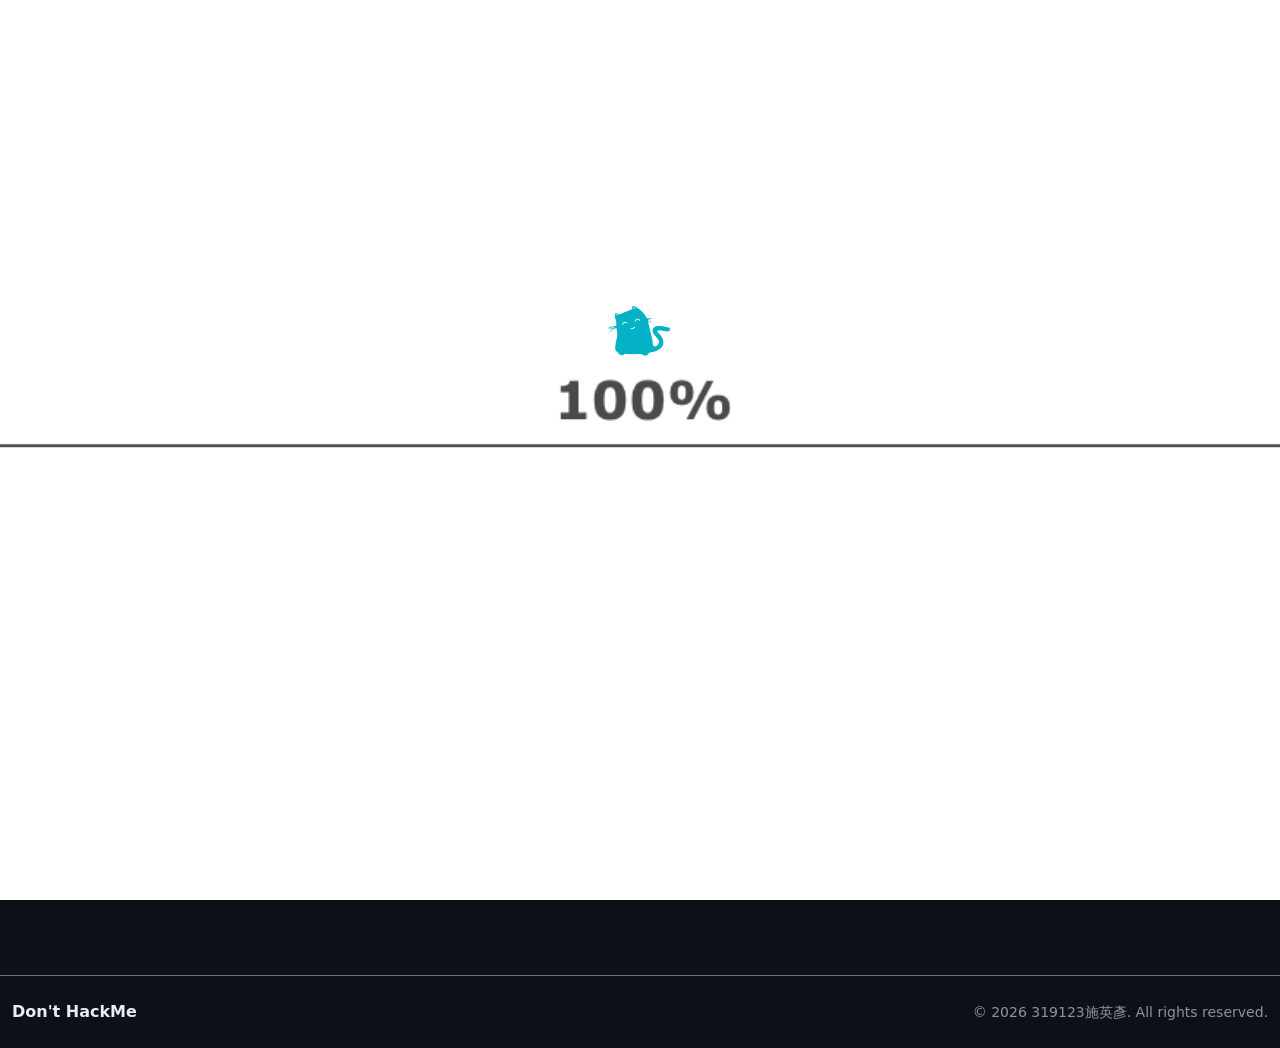
==== commit ea0a0f9f: "Add files via upload" ====
(no text change in the page or its own stylesheets)
